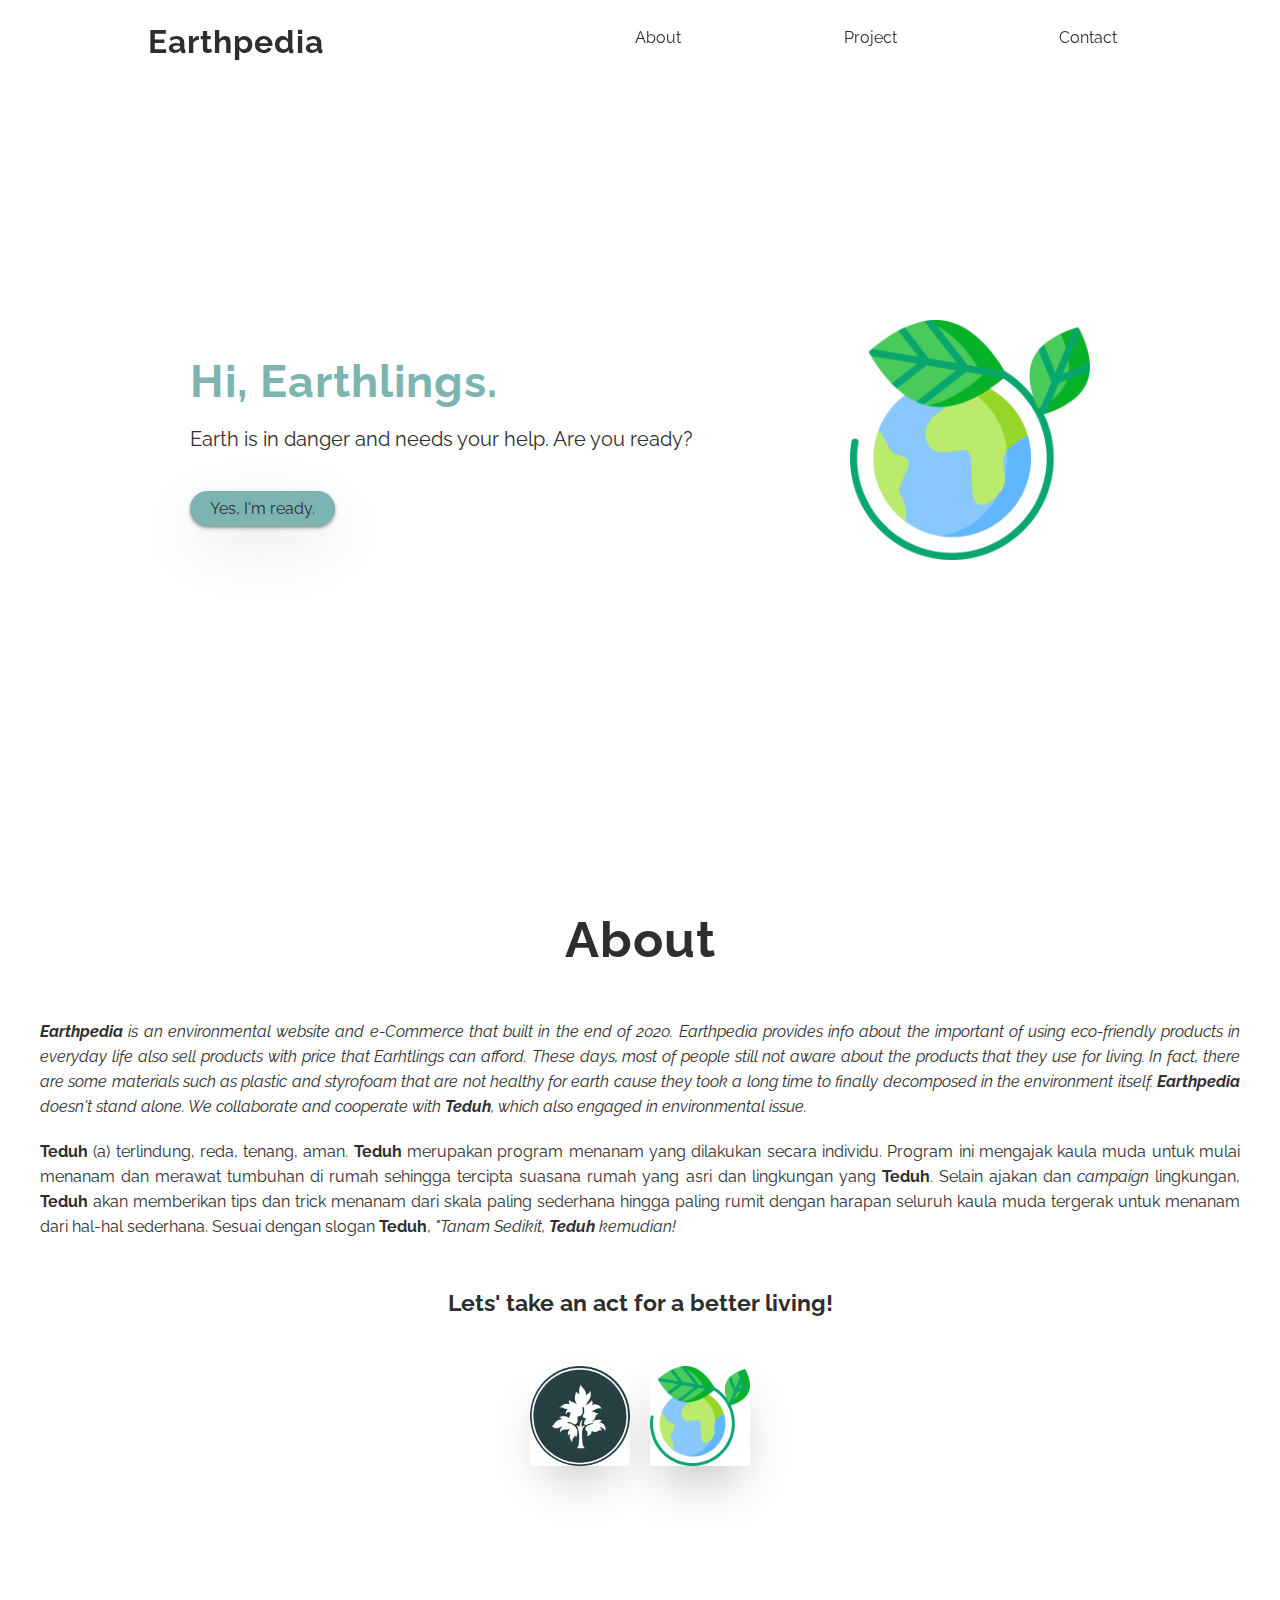
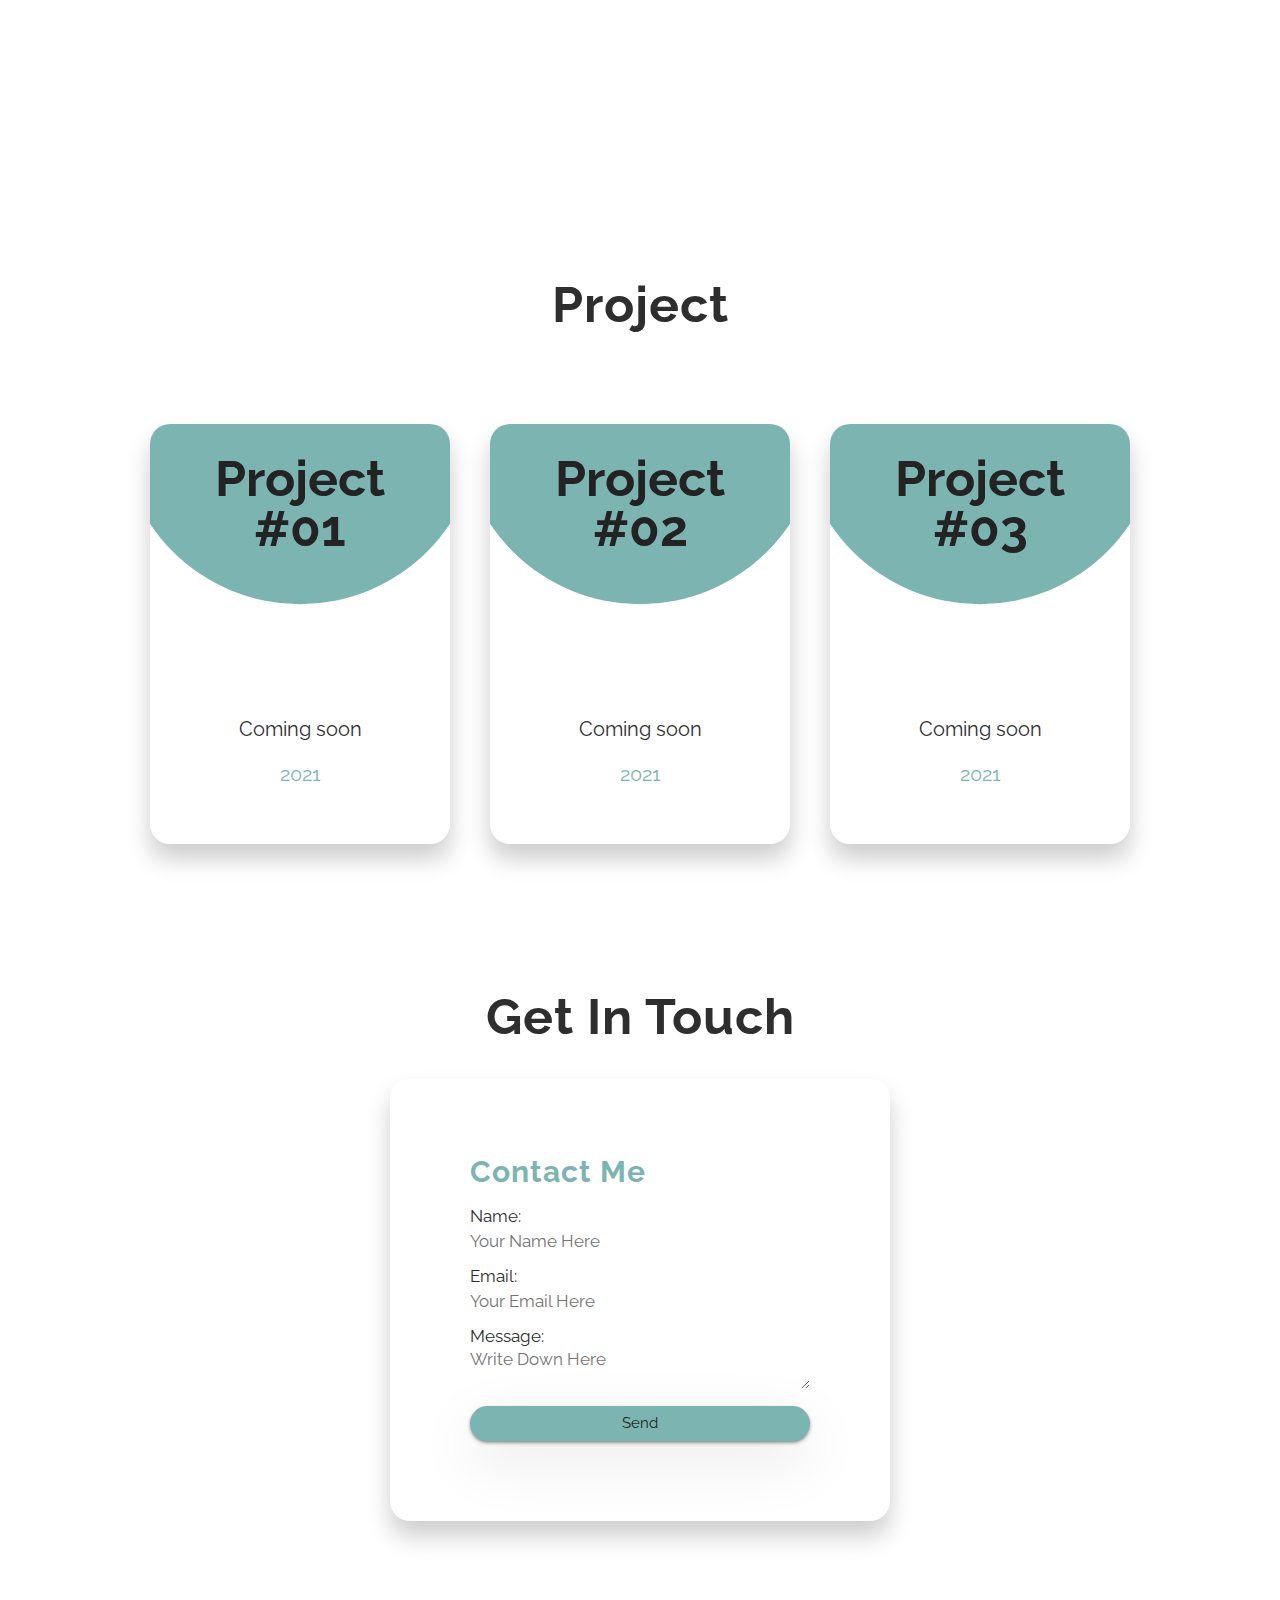
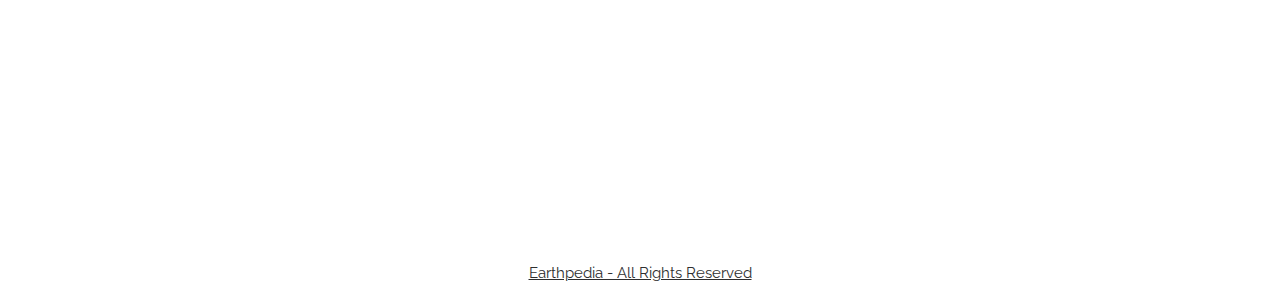
==== earthpedia/index.html @ 76da9f0a "Updated" ====
<!DOCTYPE html>
<html>
	<head>
		<meta charset="utf-8">
		<meta name="viewport" content="width=device-width, initial-scale=1.0">
		<link rel="stylesheet" href="nanemstyle.css">
		<title>Syakira</title>
		<link rel="preconnect" href="https://fonts.gstatic.com">
		<link href="https://fonts.googleapis.com/css2?family=Raleway:wght@500&display=swap" rel="stylesheet">
		<link rel="stylesheet" href="https://cdnjs.cloudflare.com/ajax/libs/font-awesome/5.15.1/css/all.min.css" integrity="sha512-+4zCK9k+qNFUR5X+cKL9EIR+ZOhtIloNl9GIKS57V1MyNsYpYcUrUeQc9vNfzsWfV28IaLL3i96P9sdNyeRssA==" crossorigin="anonymous">
	</head>
	<body>
		<nav id="nav" class="nav">
			<h1><a href="#footer">Earthpedia</a></h1>

<!------------------------------------------------ Navbar ---------------------------------------------------->
			<ul>
				<li><a href="#about">About</a></li>
				<li><a href="#project">Project</a></li>
				<li><a href="#contact">Contact</a></li>
			</ul>
		</nav>
		<div class="container">
			<a href =""><img src="planet-earth.png" alt="" class="profile-photo"></a>
			<div class="profile-info">
				<h1>Hi, Earthlings.</h1>
				<br>
				<p>Earth is in danger and needs your help. Are you ready?</p>
				<a href="" class="cv-button">Yes, I'm ready.</a>
			</div>
		</div>
		
<!------------------------------------------------ About ----------------------------------------------------->
		<section id="about" class="about">
			<div class="heading">
				<h1>About</h1>
			</div>
			<div class="content-me">
				<p> <i><b>Earthpedia</b> is an environmental website and e-Commerce that built in the end of 2020. Earthpedia provides info about the important of using eco-friendly products in everyday life also sell products with price that Earhtlings can afford.
				These days, most of people still not aware about the products that they use for living. In fact, there are some materials such as plastic and styrofoam that are not healthy for earth cause they took a long time to finally decomposed in the environment itself. <b>Earthpedia</b> doesn't stand alone. We collaborate and cooperate with <b>Teduh</b>, which also engaged in environmental issue.</i></p>
			</div>
			<div class="content-teduh">
				<p><b>Teduh</b> (a)	terlindung, reda, tenang, aman. <b>Teduh</b> merupakan program menanam yang dilakukan secara individu. Program ini mengajak kaula muda untuk mulai menanam dan merawat tumbuhan di rumah sehingga tercipta suasana rumah yang asri dan lingkungan yang <b>Teduh</b>. Selain ajakan dan <i>campaign</i> lingkungan, <b>Teduh</b> akan memberikan tips dan trick menanam dari skala paling sederhana hingga paling rumit dengan harapan seluruh kaula muda tergerak untuk menanam dari hal-hal sederhana. Sesuai dengan slogan <b>Teduh</b>, <i>"Tanam Sedikit, <b>Teduh</b> kemudian!</i></p>
			</div>
			<div class="persuading">
				<h3> Lets' take an act for a better living! </h3>
			</div>
			<div class="partnership">
				<div class="teduh"><img src="teduh.jpeg" alt=""></div>
				<div class="earthpedia"><img src="planet-earth.png" alt=""></div>
			</div>
		</section> 
		
<!--------------------------------------- Portfolio ----------------------------------------------->
		<section id="project" class="project">

			<div class="heading">
				<h1>Project</h1>
			</div>
			
			<div class="cardpack">
				<div class="card">
					<div class="predicate">
						<h2>Project<br> #01</h2>
					</div>
					<div class="event">
						<p>Coming soon </p>
						<a href="#">2021</a>
					</div>
				</div>
				
				<div class="card">
					<div class="predicate">
						<h2>Project<br> #02</h2>
					</div>
					<div class="event">
						<p>Coming soon </p>
						<a href="#">2021</a>
					</div>
				</div>

				<div class="card">		
					<div class="predicate">
						<h2>Project<br> #03</h2>
					</div>
					<div class="event">
						<p>Coming soon </p>
						<a href="#">2021</a>
					</div>
				</div>
			</div>
		</section>

<!---------------------------------------------- Contact ----------------------------------------------------->
		<section id="contact" class="contact">
			<div class="heading">
				<h1>Get In Touch</h1>
			</div>
			<div class="contact-form">
				<h1>Contact Me</h1>
				<div class="txt-form">
					<label>Name:</label>
					<input type="text" name="" value="" placeholder="Your Name Here">
				</div>

				<div class="txt-form">
					<label>Email:</label>
					<input type="text" name="" value="" placeholder="Your Email Here">
				</div>

				<div class="txt-form">
					<label>Message:</label>
					<textarea placeholder="Write Down Here"></textarea>
				</div>

				<a class="btn" href="">Send</a>

			</div>
			
		</section>

<!------------------------------------------------ Footer ---------------------------------------------------->
		<a href="#nav">
		<footer id="footer" class="footer">
			<p>Earthpedia - All Rights Reserved   <i class="far fa-copyright"></i></p>
			<ul>
				<a href="http://instagram.com/syakirafldz"><i class="fab fa-instagram"></i></a>
				<a href="http://twitter.com/skiesinureyes"><i class="fab fa-twitter"></i></a>
			</ul>
		</footer>
		</a>

	</body>
</html>
---- earthpedia/nanemstyle.css ----
* {
	padding: 0;
	margin: 0;
	font-family: 'Raleway',sans-serif;
	color: #2e2e2e;
}

html {
	scroll-behavior: smooth;
}

body {
	background-color:white;
}

nav {
	display: flex;
	flex-wrap: wrap;
	justify-content: space-around;
	padding: 20px 0;
	background-color:white;
}

h1 {
	letter-spacing: 1px;
}

/* --------------------------------------------- Navbar --------------------------------------------------- */
@-webkit-keyframes nav h1 a {
  50% {
    -webkit-transform: scale(0.8);
    transform: scale(0.8);
  }
  100% {
    -webkit-transform: scale(1);
    transform: scale(1);
  }
}
@keyframes nav h1 a {
  50% {
    -webkit-transform: scale(0.8);
    transform: scale(0.8);
  }
  100% {
    -webkit-transform: scale(1);
    transform: scale(1);
  }
}
nav h1 a { 
	text-decoration: none;
	transition: .4s;

	display: inline-block;
  vertical-align: middle;
  -webkit-transform: perspective(1px) translateZ(0);
  transform: perspective(1px) translateZ(0);
  box-shadow: 0 0 1px rgba(0, 0, 0, 0);
}

nav h1 a:hover, nav h1 a:active, nav h1:focus {
	color: #7CB4B2;
	-webkit-animation-name: hvr-push;
  animation-name: hvr-push;
  -webkit-animation-duration: 0.3s;
  animation-duration: 0.3s;
  -webkit-animation-timing-function: linear;
  animation-timing-function: linear;
  -webkit-animation-iteration-count: 1;
  animation-iteration-count: 1;
}

nav ul {
	display: flex;
	list-style: none;
	width: 40%;
	justify-content: space-between;

}

nav ul li a {
	text-decoration: none;
	padding: 8px 15px;
	border-radius: 99rem;
	box-shadow: 0 4px 6px -1px rgba(0, 0, 0, .1), 0 2px 4px -1px rgba(0, 0, 0, .6);
	transition: .7s;
	display: inline-block;
  	vertical-align: middle;
  	-webkit-transform: perspective(1px) translateZ(0);
  	transform: perspective(1px) translateZ(0);
  	box-shadow: 0 0 1px rgba(0, 0, 0, 0);
  	-webkit-transition-duration: 0.3s;
  	transition-duration: 0.3s;
  	-webkit-transition-property: transform;
  	transition-property: transform;
  	-webkit-transition-timing-function: ease-out;
  	transition-timing-function: ease-out;
}

nav ul li a:hover, nav ul li a:focus, nav ul li a:active {
	color: #7CB4B2; 
	-webkit-transform: translateY(8px);
  	transform: translateY(8px);
}

img {
	max-width: 100%;
}

/* -------------------------------------------- Container ------------------------------------------------- */
.container {
	text-align: center;
	/* padding: 30px; */
	min-height: 80vh;
	color: ;
}

.container h1 {
	color: #7CB4B2;
	font-size: 45px;
}

.profile-info p  {
	font-size: 20px;
    display: flex;
}

/* The typing effect */
@keyframes typing {
  from { width: 0 }
  to { width: 100% }
}

/* The typewriter cursor effect */
@keyframes blink-caret {
  from, to { border-color: transparent }
  50% { border-color: #7CB4B2; }
}

/* --------------------------------------------- Profile Photo ---------------------------------------------*/
@-webkit-keyframes profile-photo {
  0% {
    -webkit-transform: translateY(-8px);
    transform: translateY(-8px);
  }
  50% {
    -webkit-transform: translateY(-4px);
    transform: translateY(-4px);
  }
  100% {
    -webkit-transform: translateY(-8px);
    transform: translateY(-8px);
  }
}

@keyframes profile-photo {
  0% {
    -webkit-transform: translateY(-8px);
    transform: translateY(-8px);
  }
  50% {
    -webkit-transform: translateY(-4px);
    transform: translateY(-4px);
  }
  100% {
    -webkit-transform: translateY(-8px);
    transform: translateY(-8px);
  }
}

@-webkit-keyframes profile-photo-float {
  100% {
    -webkit-transform: translateY(-8px);
    transform: translateY(-8px);
  }
}

@keyframes profile-photo-float {
  100% {
    -webkit-transform: translateY(-8px);
    transform: translateY(-8px);
}

}
.profile-photo {
	width: 200px;
	height: 200px;
	object-fit: cover;
	margin-bottom: 1rem;
	margin-top: 70px;
	box-shadow: 0 25px 50px -12px rgba(0, 0, 0, .25);
	display: inline-block;
  	vertical-align: middle;
  	-webkit-transform: perspective(1px) translateZ(0);
  	transform: perspective(1px) translateZ(0);
  	box-shadow: 0 0 1px rgba(0, 0, 0, 0);
}

.profile-photo:hover, .profile-photo:focus, .profile-photo:active {
   -webkit-animation-name: profile-photo-float, profile-photo;
  	animation-name: profile-photo-float, profile-photo;
  	-webkit-animation-duration: .3s, 1.5s;
  	animation-duration: .3s, 1.5s;
  	-webkit-animation-delay: 0s, .3s;
  	animation-delay: 0s, .3s;
  	-webkit-animation-timing-function: ease-out, ease-in-out;
  	animation-timing-function: ease-out, ease-in-out;
  	-webkit-animation-iteration-count: 1, infinite;
  	animation-iteration-count: 1, infinite;
  	-webkit-animation-fill-mode: forwards;
  	animation-fill-mode: forwards;
  	-webkit-animation-direction: normal, alternate;
  	animation-direction: normal, alternate;
}

/* ---------------------------------------------- CV Button ------------------------------------------------*/
.cv-button {
	display: inline-block;
	text-decoration: none;
	padding: 8px 20px;
	margin-top: 40px;
	background-color:#7CB4B2;
	border-radius: 99rem;
	box-shadow: 0 20px 60px rgba(0, 0, 0, .1), 0 2px 4px -1px rgba(0, 0, 0, .6);
	transition: .4s;
}

.cv-button:hover {
	background-color: #7CB4B2;
	color: #232323;
	transform: translate(0, -10px);
}

/* ------------------------------------------ Heading Section ----------------------------------------------*/
.heading {
	text-align: center;
	padding: 50px 50px 0px 50px;
	margin: 60px 0px 50px 0px;
	justify-content: center;
	text-decoration: none;
  	-webkit-transform: perspective(1px) translateZ(0);
  	transform: perspective(1px) translateZ(0);
  	box-shadow: 0 0 1px rgba(0, 0, 0, 0);
  	-webkit-transition-duration: 0.3s;
  	transition-duration: 0.3s;
  	-webkit-transition-property: transform;
  	transition-property: transform;
  	font-size: 25px;
  	background-color: white;
}

.heading:hover, .heading:focus, .heading:active {
	-webkit-transform: scale(1.1);
  	transform: scale(1.1);
  	color: #7CB4B2;
}

/* -------------------------------------------------- About ----------------------------------------------- */
.about {
	min-height: 100vh;
	padding-bottom: 5px;
	margin-bottom:0px; 
	justify-content: center;
	align-items: center;
	background-color: white;
}

.content-me {
	text-align: justify;
	justify-content: center;
	margin:auto 40px;
	display: flex;
	letter-spacing: 0px;
	line-height: 25px;
}

.content-teduh {
	text-align: justify;
	justify-content: center;
	margin:20px 40px;
	display: flex;
	letter-spacing: 0px;
	line-height: 25px;
}

.persuading {
	text-align: center;
	justify-content: center;
	margin: 50px 40px;
	display: flex;
	font-size: 20px;
}

.partnership {
	justify-content: center;
	display: flex;
	flex-direction: row;
	margin: 30px auto;
}

.teduh {
	height: 100px;
	width: 100px;
	border-radius: 100%;
	box-shadow: 0 25px 50px -12px rgba(0, 0, 0, .25);
	align-items: center;
	margin: 0 10px 0 auto;
}

.earthpedia {
	height: 100px;
	width: 100px;
	box-shadow: 0 25px 50px -12px rgba(0, 0, 0, .25);
	align-items: center;
	margin: 0 auto 0 10px;
}

/* ---------------------------------------------- Portfolio -----------------------------------------------*/
.portfolio {
	min-height: 100vh;
	margin-top: 0;
	padding-top: 0;
	margin-bottom:0px; 
	justify-content: center;
	align-items: center;
	background-color:  #232323;
	line-height: 25px;
}

.cardpack {
	position: relative;
	width: 1150px;
	padding: 20px;
	display: flex;
	margin: 0 auto;
	justify-content: center;
	align-items: center;
	flex-wrap: wrap;
}

.card {
	position: relative;
	width: 300px;
	height: 420px;
	background-color: transparent;
	box-shadow: 0 15px 25px rgba(0, 0, 0, 0.2);
	margin: 20px 20px 30px 20px;
	border-radius: 20px;
	overflow: hidden;
	transition: 0.5s;

	align-items: left;
	display: flex;
	justify-content: center;
	flex-wrap: wrap;

}

.cardpack:hover .card{
	filter: blur(5px);
	transform: scale(0.9);
	opacity: 0.5;
}

.cardpack .card:hover {
	filter: blur(0px);
	transform: scale(1.1);
	opacity: 1;
}

.predicate {
	position: relative;
	width: 100%;
	height: 100%;
	background-color: #7CB4B2;
	clip-path: circle(180px at center 0);
}

.predicate h2 {
	color:   #232323;
	font-size: 50px;
	text-align: center;
	margin: 0 auto;
	padding: 30px 0;
	line-height: 50px;
}

.event {
	position: absolute;
	bottom: 50px;
	page-break-after: 20px;
	text-align: center;
	font-size: 20px;
	line-height: 30px;
}

.event a {
	text-decoration: none;
	position: relative;
	display: inline-block;
	padding: 5px 15px;
	color: #7CB4B2;
	border-radius: 40px;
	font-size: 20px;
	margin-top: 10px;
}

/*------------------------------------------------- Contact ----------------------------------------------*/
.contact {
	min-height: 100vh;
	margin-top: 0;
	padding-top: 0;
	margin-bottom:0px; 
	justify-content: center;
	align-items: center;
	background-color:white;
	line-height: 25px;
}

.contact-form {
	padding: 80px;
	position: relative;
	width: 500px;
	margin: 50px auto;
	background-color: white;
	box-shadow: 0 15px 25px rgba(0, 0, 0, 0.2);
	border-radius: 20px;
	box-sizing: border-box;
	text-align: left;
	font-size: 17px;
}

.contact-form h1 {
	margin: 0 auto 20px auto;
	font-size: 30px;
	color: #7CB4B2;
}

.txt-form {
	margin: 10px 0;
}

.txt-form label {
	margin-right: 10px;
}

.txt-form input, .txt-form textarea {
	width: 100%;
	border: none;
	background: none;
	outline: none;
	font-size: 17px;
	color: #7CB4B2;
}

.txt-form textarea {
	height: 40px;
}
.txt-form input {
	height: 20px;
}

.btn {
	display: block;
	text-decoration: none;
	padding: 5px;
	background-color:#7CB4B2;
	border-radius: 99rem;
	box-shadow: 0 20px 60px rgba(0, 0, 0, .1), 0 2px 4px -1px rgba(0, 0, 0, .6);
	transition: .4s;
	text-align: center;
	font-size: 15px;
	color:#232323;
}

.btn:hover {
	background-color:#232323;
	color: white;
	border: 1px solid #7CB4B2;
}

/* ------------------------------------------------ Footer ------------------------------------------------*/
footer {
	text-decoration: none;
}

.footer p {
	text-decoration: none;
	display: block;
	flex-wrap: wrap;
	padding: 10px 0 0 0;
	background-color: white;
	font-size: 15px;
	color:#2E2E2E;
	text-align: center;

}

.footer ul {
	text-decoration: none;
	display: block;
	padding: 10px 5px 10px 5px;
	background-color: white;
	font-size: 15px;
	color:#2E2E2E;
	text-align: center;

}

.footer ul a {
	si
}

.footer ul a:hover, .footer ul a:focus, .footer ul a:active {
	-webkit-transform: scale(1.1);
	transform: scale(1.1);
}

/* ------------------------------------------------ Hamburger -------------------------------------------- */
.checkbtn {
	background-color: transparent;
	border: 0;
	color: #58B09F;
	font-size: 20px;
	cursor: pointer;
	display: none;
	float: right;
}

#check {
	display: none;
}

/* ------------------------------------------ Media Queries ----------------------------------------------- */
/* Tablet */
@media screen and (max-width:1200px) {
		.cardpack {
		flex-direction: column;
		margin: 0 auto;
		width: auto;
		justify-content: center;
		align-items: center;
	}

	.profile-info p {
		margin: 0 auto;
		text-align: center;
	}
}

@media screen and (max-width: 1000px) {
	nav ul {
		margin: 20px 40px 0 40px;
		width: 100%;
		background-color: #7CB4B2;
	}
}
/* Mobile */
@media screen and (max-width: 576px) {

	nav ul {
		margin: 20px 40px 0 40px;
		width: 100%;
		background-color: #7CB4B2;
		border-radius: 30px;
		box-shadow: 0 20px 60px rgba(0, 0, 0, .1), 0 2px 4px -1px rgba(0, 0, 0, .6);
	}

	.profile-info p {
		font-size: 17px;
	}

	.skill-percentage, .l-level, .c-level, .lt-level, .mi-level {
		width: 70%;
	}

	.cardpack {
		flex-direction: column;
		margin: 0 auto;
		width: auto;
		justify-content: center;
		align-items: center;
	}

	.contact-form {
		width: 80%;
		margin: 0 auto;
	}

	.profile-info p {
		margin: auto 60px;
	}
}

/* Desktop */
@media (min-width: 1024px) {
	.container {
		width: 900px;
		margin: 0 auto;
		display: flex;
		justify-content: space-between;
		align-items: center;
		flex-direction: row-reverse;
	}

	.profile-photo {
		margin: 100px 0;
		height: 240px;
		width: 240px;
	}

	.profile-info {
		text-align: left;
		margin: 100px 0;
	}

	.timeline::before {
		content: "";
		position: absolute;
		height: 75%;
		width: 1px;
		left: 50%;
		right: 50%;
		background-color: white;
		transform: translateX(-50%);
	}
	.timeline ul li {
		width: 45%;
		position: relative;
		list-style: none;
		text-decoration: none;
	}

	.timeline ul li:nth-child(odd) {
		float: left;
		clear: left;
		transform: translateX(-30px);
	}

	.timeline ul li:nth-child(even) {
		float: right;
		clear: right;
		transform: translateX(30px);
	}

	.timeline ul li::after {
		content: "";
		position: absolute;
		height: 20px;
	}


}
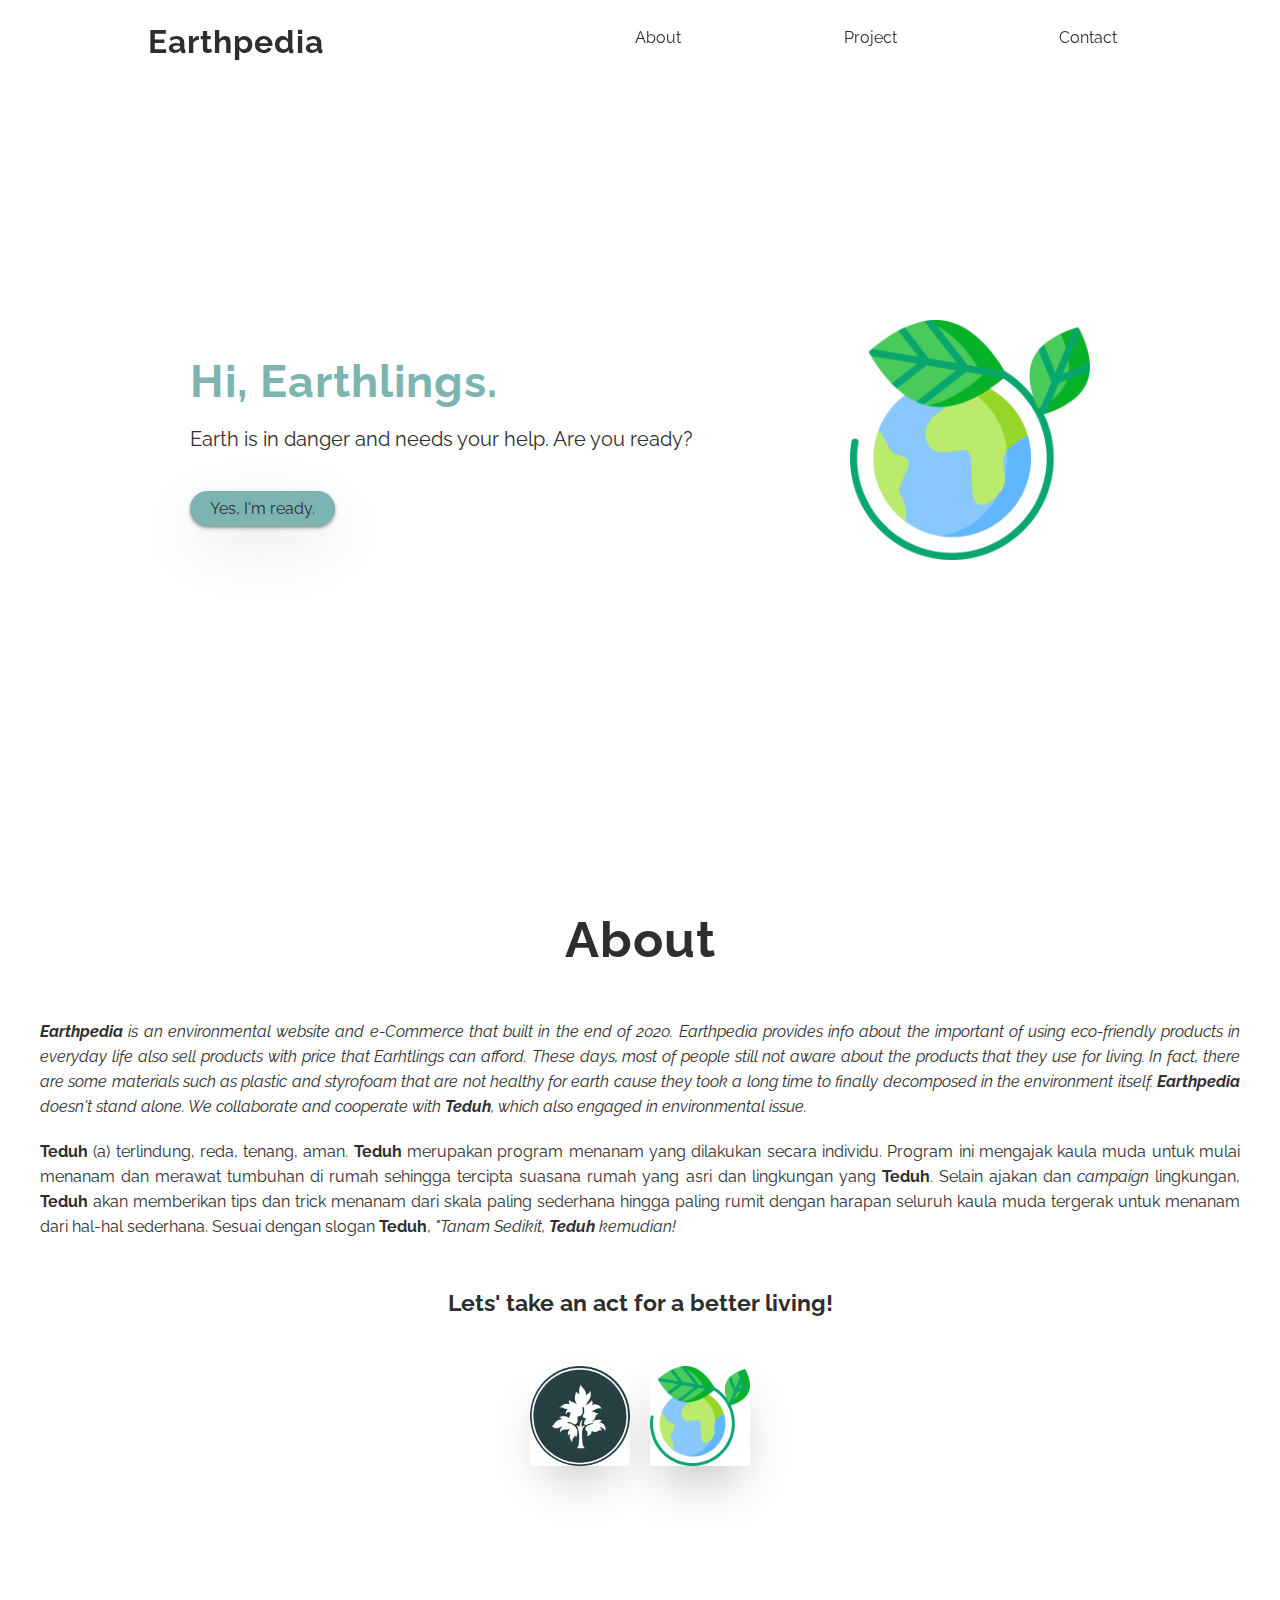
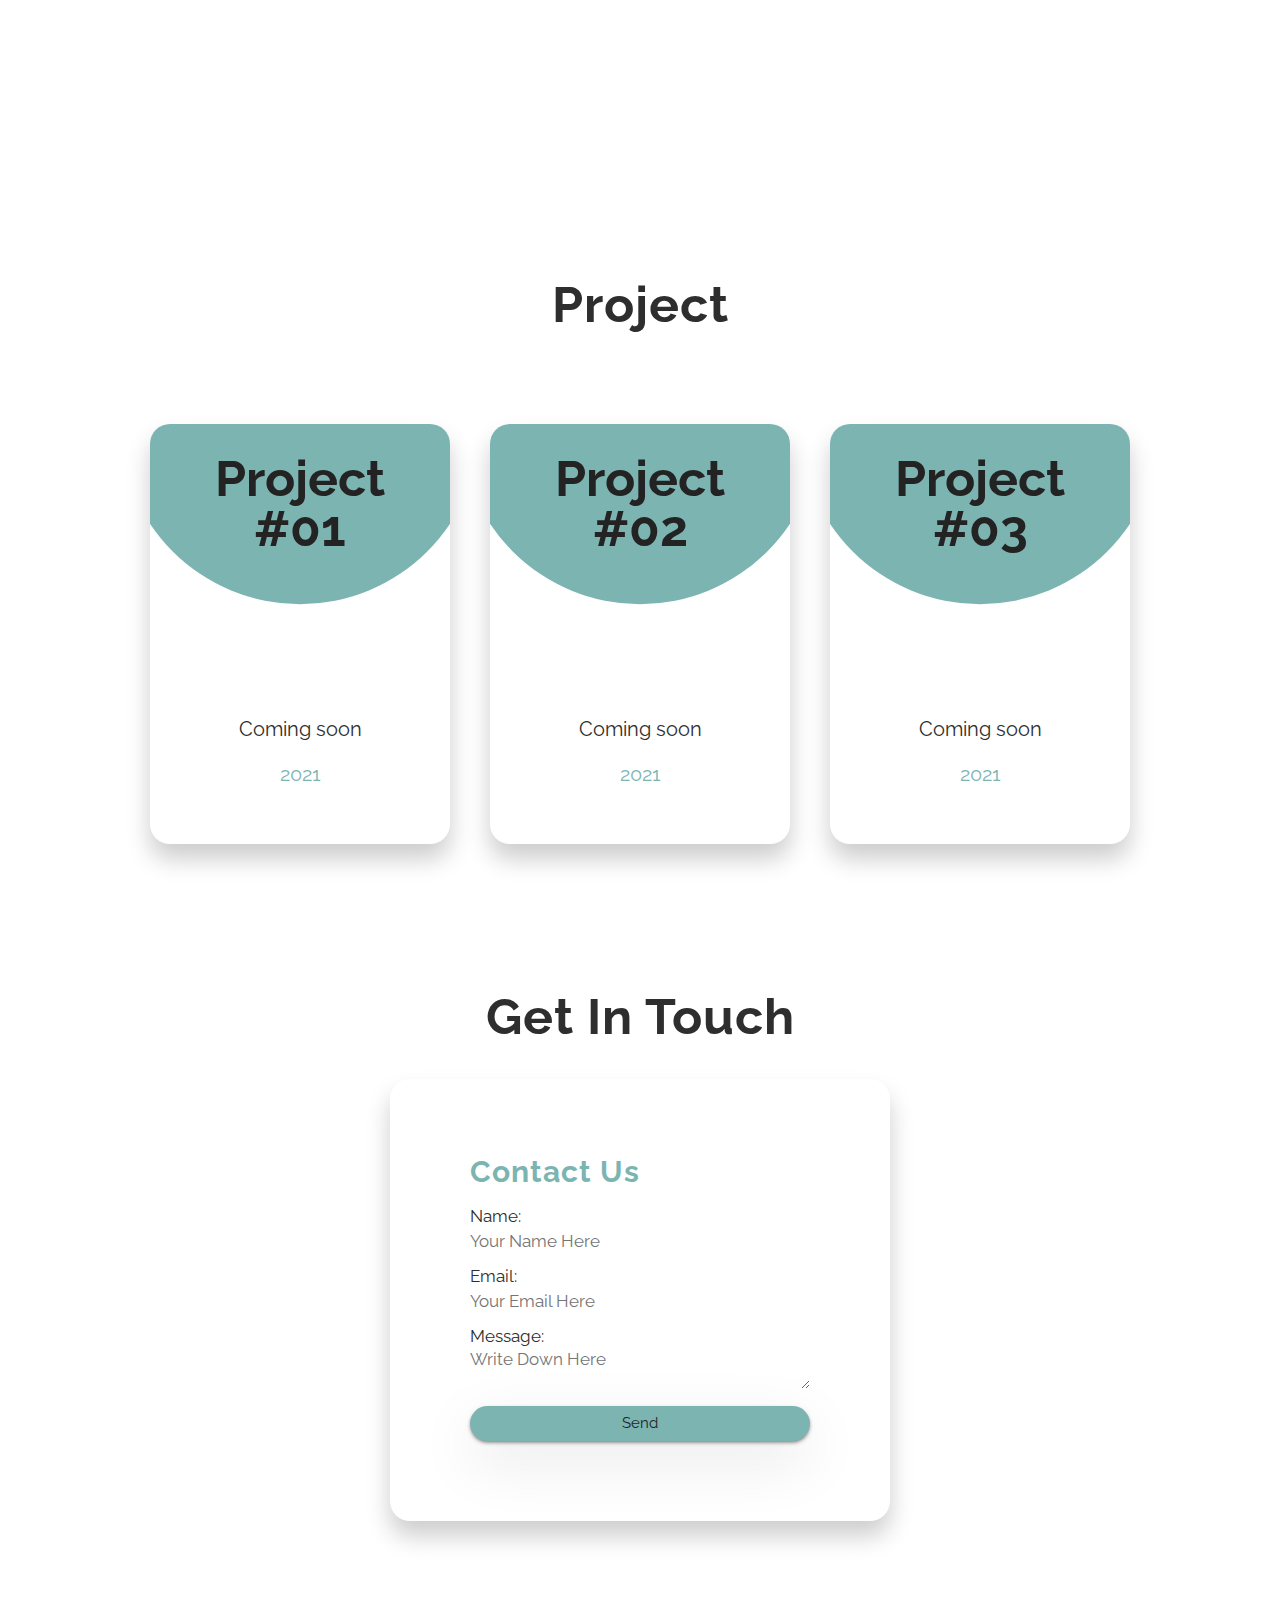
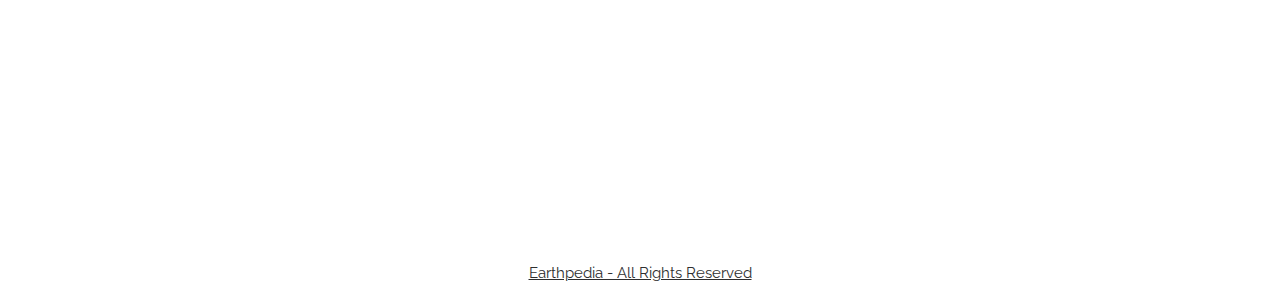
==== commit 27491a5c: "Changed" ====
--- a/earthpedia/index.html
+++ b/earthpedia/index.html
@@ -4,7 +4,7 @@
 		<meta charset="utf-8">
 		<meta name="viewport" content="width=device-width, initial-scale=1.0">
 		<link rel="stylesheet" href="nanemstyle.css">
-		<title>Syakira</title>
+		<title>Earthpedia</title>
 		<link rel="preconnect" href="https://fonts.gstatic.com">
 		<link href="https://fonts.googleapis.com/css2?family=Raleway:wght@500&display=swap" rel="stylesheet">
 		<link rel="stylesheet" href="https://cdnjs.cloudflare.com/ajax/libs/font-awesome/5.15.1/css/all.min.css" integrity="sha512-+4zCK9k+qNFUR5X+cKL9EIR+ZOhtIloNl9GIKS57V1MyNsYpYcUrUeQc9vNfzsWfV28IaLL3i96P9sdNyeRssA==" crossorigin="anonymous">
@@ -97,7 +97,7 @@
 				<h1>Get In Touch</h1>
 			</div>
 			<div class="contact-form">
-				<h1>Contact Me</h1>
+				<h1>Contact Us</h1>
 				<div class="txt-form">
 					<label>Name:</label>
 					<input type="text" name="" value="" placeholder="Your Name Here">
